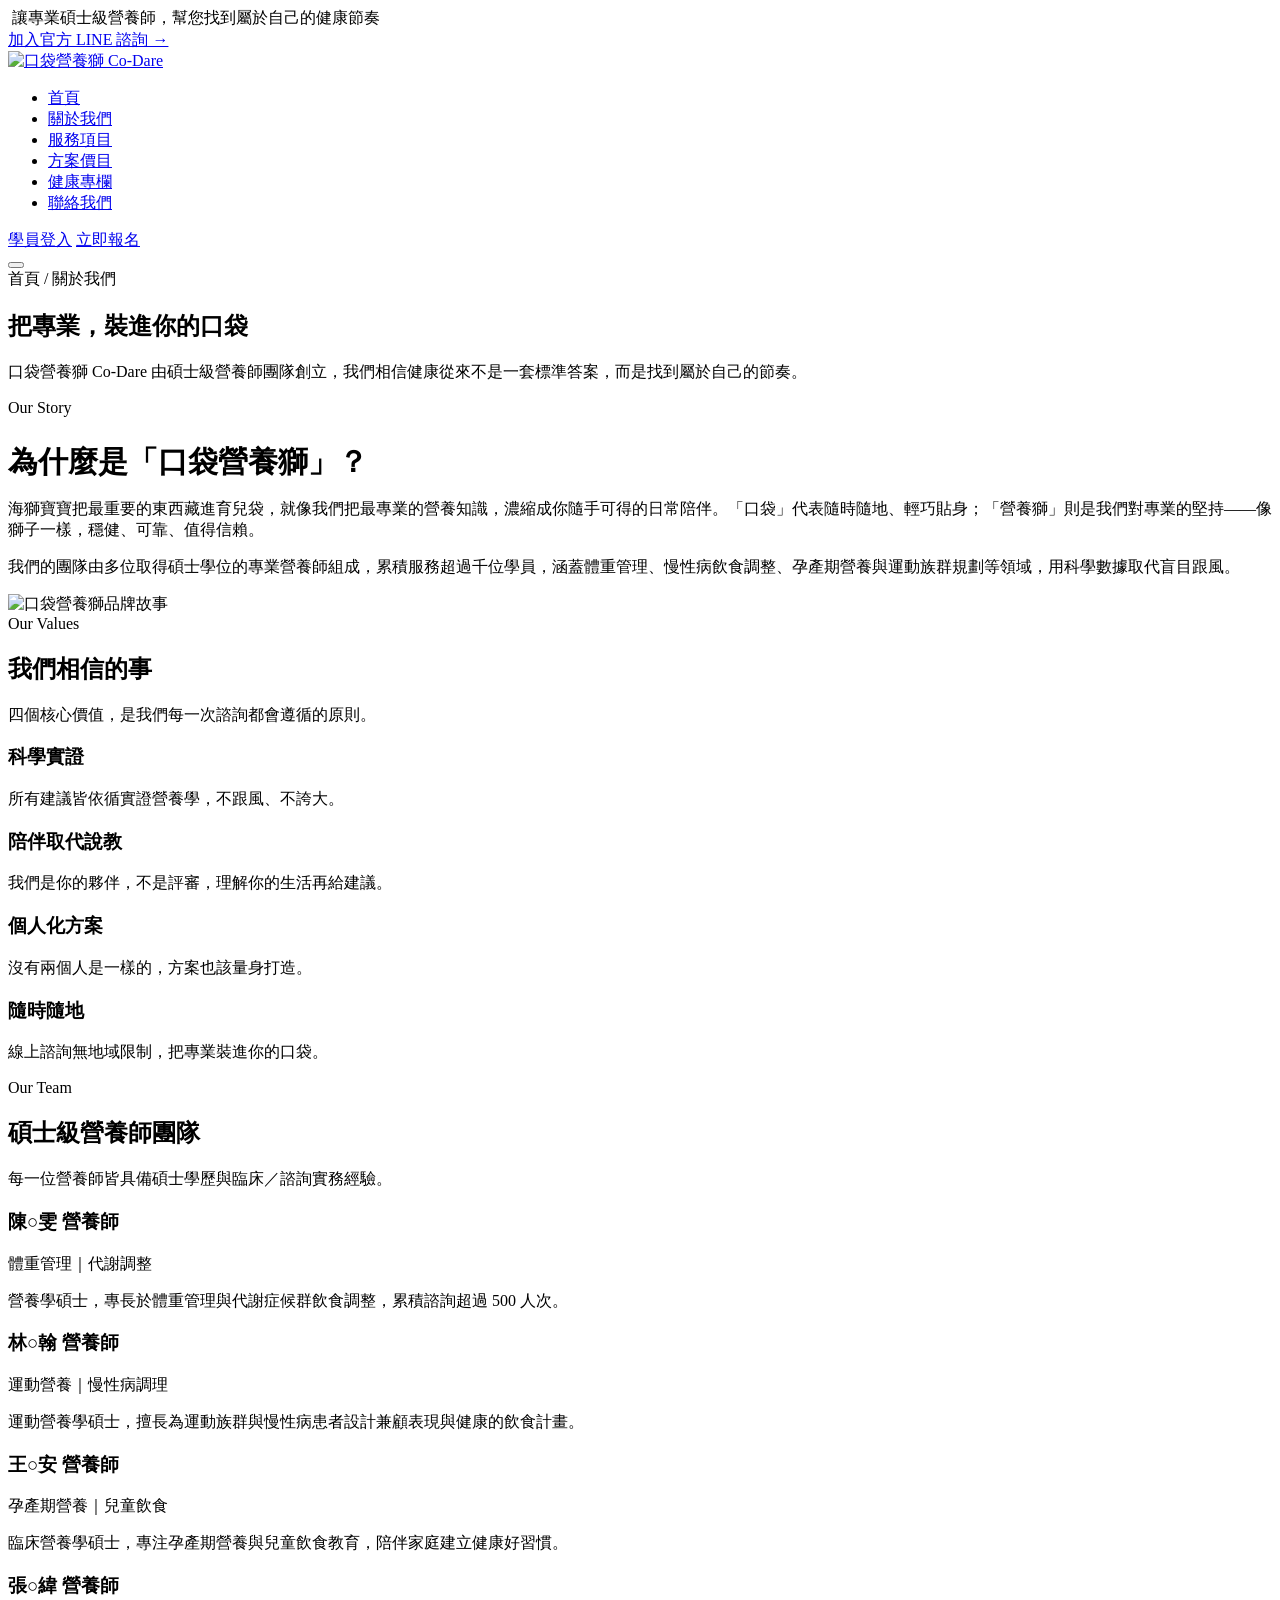
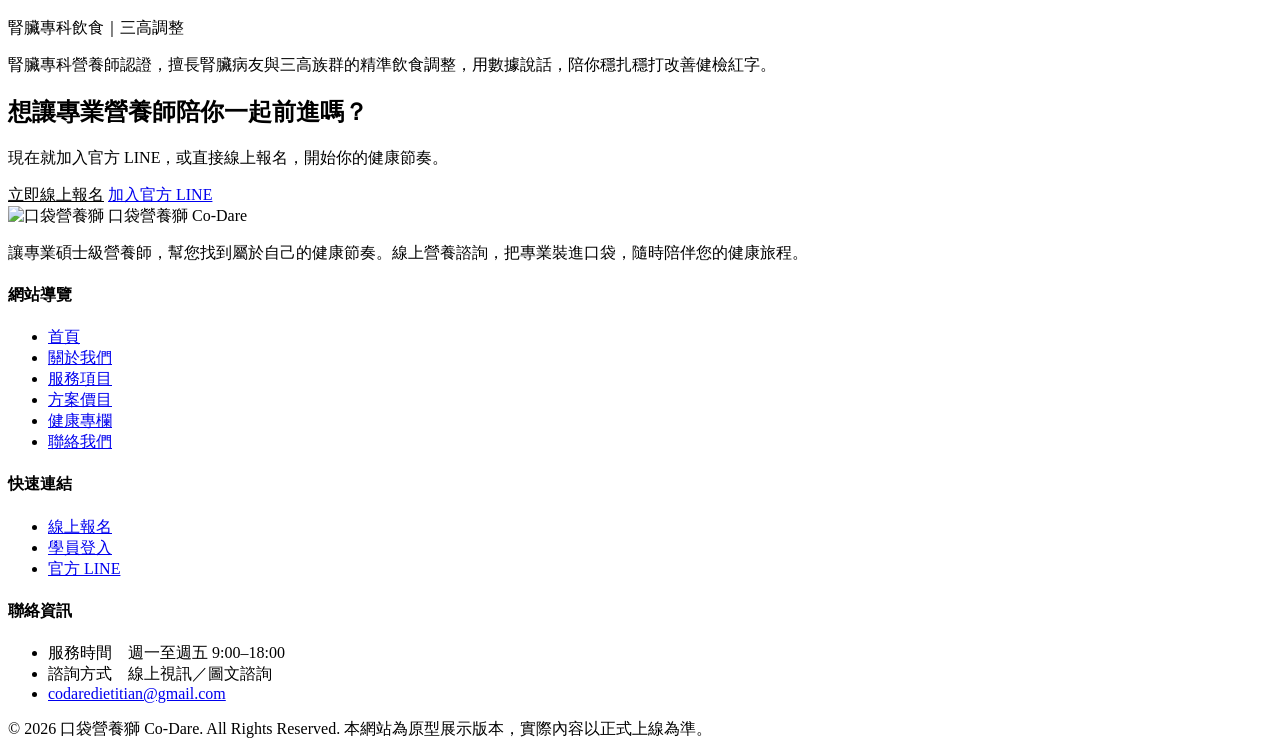
==== about.html @ 2b4a9755 "Add files via upload" ====
<!DOCTYPE html>
<html lang="zh-Hant">
<head>
<meta charset="UTF-8">
<meta name="viewport" content="width=device-width, initial-scale=1">
<title>關於我們｜口袋營養獅 Co-Dare</title>
<meta name="description" content="認識口袋營養獅團隊理念、碩士級營養師陣容與品牌故事。">
<link rel="canonical" href="https://YOUR-DOMAIN.com/about.html">
<meta property="og:type" content="website">
<meta property="og:title" content="關於我們｜口袋營養獅 Co-Dare">
<meta property="og:description" content="認識口袋營養獅團隊理念、碩士級營養師陣容與品牌故事。">
<meta property="og:url" content="https://YOUR-DOMAIN.com/about.html">
<meta property="og:image" content="https://YOUR-DOMAIN.com/assets/logo.png">
<meta property="og:site_name" content="口袋營養獅 Co-Dare">
<meta name="twitter:card" content="summary_large_image">
<meta name="twitter:title" content="關於我們｜口袋營養獅 Co-Dare">
<meta name="twitter:description" content="認識口袋營養獅團隊理念、碩士級營養師陣容與品牌故事。">
<meta name="twitter:image" content="https://YOUR-DOMAIN.com/assets/logo.png">
<link rel="icon" href="assets/logo.png">
<link rel="stylesheet" href="assets/style.css">
</head>
<body>

<div class="topbar">
  <div class="container">
    <span><span class="icon icon-sm" data-icon="leaf" style="vertical-align:-3px;margin-right:4px;"></span>讓專業碩士級營養師，幫您找到屬於自己的健康節奏</span>
    <div><a href="https://lin.ee/7PNqB3Y" target="_blank" rel="noopener">加入官方 LINE 諮詢 →</a></div>
  </div>
</div>

<header class="site-header">
  <div class="container nav-wrap">
    <a href="index.html" class="brand"><img src="assets/logo.png" alt="口袋營養獅 Co-Dare"></a>
    <nav class="main-nav">
      <ul>
        <li><a href="index.html">首頁</a></li>
        <li><a href="about.html" class="active">關於我們</a></li>
        <li><a href="services.html">服務項目</a></li>
        <li><a href="pricing.html">方案價目</a></li>
        <li><a href="articles.html">健康專欄</a></li>
        <li><a href="contact.html">聯絡我們</a></li>
      </ul>
    </nav>
    <div class="header-cta">
      <a href="https://codare2026.github.io/codare-client/" target="_blank" rel="noopener" class="btn btn-outline btn-sm"><span>學員登入</span></a>
      <a href="https://codare2026.github.io/codare-signup/" target="_blank" rel="noopener" class="btn btn-primary btn-sm"><span>立即報名</span></a>
    </div>
    <button class="menu-toggle" aria-label="開啟選單"><span class="icon" data-icon="menu"></span></button>
  </div>
</header>

<section class="page-hero">
  <div class="container">
    <span class="crumbs">首頁 / 關於我們</span>
    <h1>把專業，裝進你的口袋</h1>
    <p>口袋營養獅 Co-Dare 由碩士級營養師團隊創立，我們相信健康從來不是一套標準答案，而是找到屬於自己的節奏。</p>
  </div>
</section>

<section>
  <div class="container split">
    <div>
      <span class="section-tag">Our Story</span>
      <h2 style="font-size:30px;font-weight:900;color:var(--teal-deep);margin-bottom:16px;">為什麼是「口袋營養獅」？</h2>
      <p style="color:var(--text-soft);margin-bottom:16px;">海獅寶寶把最重要的東西藏進育兒袋，就像我們把最專業的營養知識，濃縮成你隨手可得的日常陪伴。「口袋」代表隨時隨地、輕巧貼身；「營養獅」則是我們對專業的堅持——像獅子一樣，穩健、可靠、值得信賴。</p>
      <p style="color:var(--text-soft);">我們的團隊由多位取得碩士學位的專業營養師組成，累積服務超過千位學員，涵蓋體重管理、慢性病飲食調整、孕產期營養與運動族群規劃等領域，用科學數據取代盲目跟風。</p>
    </div>
    <div class="hero-visual float-slow">
      <img src="assets/logo.png" alt="口袋營養獅品牌故事">
    </div>
  </div>
</section>

<section class="bg-mint">
  <div class="container">
    <div class="section-head">
      <span class="section-tag">Our Values</span>
      <h2>我們相信的事</h2>
      <p>四個核心價值，是我們每一次諮詢都會遵循的原則。</p>
    </div>
    <div class="value-grid">
      <div class="value-card tone-1">
        <span class="icon" data-icon="microscope"></span>
        <h3>科學實證</h3>
        <p>所有建議皆依循實證營養學，不跟風、不誇大。</p>
      </div>
      <div class="value-card tone-2">
        <span class="icon" data-icon="users"></span>
        <h3>陪伴取代說教</h3>
        <p>我們是你的夥伴，不是評審，理解你的生活再給建議。</p>
      </div>
      <div class="value-card tone-3">
        <span class="icon" data-icon="target"></span>
        <h3>個人化方案</h3>
        <p>沒有兩個人是一樣的，方案也該量身打造。</p>
      </div>
      <div class="value-card tone-4">
        <span class="icon" data-icon="phone"></span>
        <h3>隨時隨地</h3>
        <p>線上諮詢無地域限制，把專業裝進你的口袋。</p>
      </div>
    </div>
  </div>
</section>

<section>
  <div class="container">
    <div class="section-head">
      <span class="section-tag">Our Team</span>
      <h2>碩士級營養師團隊</h2>
      <p>每一位營養師皆具備碩士學歷與臨床／諮詢實務經驗。</p>
    </div>
    <div class="team-grid">
      <div class="team-card">
        <div class="team-avatar"><span class="icon icon-lg" data-icon="user"></span></div>
        <h3>陳○雯 營養師</h3>
        <span class="team-role">體重管理｜代謝調整</span>
        <p>營養學碩士，專長於體重管理與代謝症候群飲食調整，累積諮詢超過 500 人次。</p>
      </div>
      <div class="team-card">
        <div class="team-avatar"><span class="icon icon-lg" data-icon="user"></span></div>
        <h3>林○翰 營養師</h3>
        <span class="team-role">運動營養｜慢性病調理</span>
        <p>運動營養學碩士，擅長為運動族群與慢性病患者設計兼顧表現與健康的飲食計畫。</p>
      </div>
      <div class="team-card">
        <div class="team-avatar"><span class="icon icon-lg" data-icon="user"></span></div>
        <h3>王○安 營養師</h3>
        <span class="team-role">孕產期營養｜兒童飲食</span>
        <p>臨床營養學碩士，專注孕產期營養與兒童飲食教育，陪伴家庭建立健康好習慣。</p>
      </div>
      <div class="team-card">
        <div class="team-avatar"><span class="icon icon-lg" data-icon="user"></span></div>
        <h3>張○緯 營養師</h3>
        <span class="team-role">腎臟專科飲食｜三高調整</span>
        <p>腎臟專科營養師認證，擅長腎臟病友與三高族群的精準飲食調整，用數據說話，陪你穩扎穩打改善健檢紅字。</p>
      </div>
    </div>
  </div>
</section>

<div class="cta-band">
  <h2>想讓專業營養師陪你一起前進嗎？</h2>
  <p>現在就加入官方 LINE，或直接線上報名，開始你的健康節奏。</p>
  <div class="hero-cta">
    <a href="https://codare2026.github.io/codare-signup/" target="_blank" rel="noopener" class="btn" style="background:#fff;color:var(--teal-dark);">立即線上報名</a>
    <a href="https://lin.ee/7PNqB3Y" target="_blank" rel="noopener" class="btn btn-outline">加入官方 LINE</a>
  </div>
</div>

<footer class="site-footer">
  <div class="container">
    <div class="footer-grid">
      <div>
        <div class="footer-brand">
          <span class="logo-chip"><img src="assets/logo.png" alt="口袋營養獅"></span>
          <span>口袋營養獅 Co-Dare</span>
        </div>
        <p>讓專業碩士級營養師，幫您找到屬於自己的健康節奏。線上營養諮詢，把專業裝進口袋，隨時陪伴您的健康旅程。</p>
        <div class="social-row">
          <a href="https://lin.ee/7PNqB3Y" target="_blank" rel="noopener" title="LINE"><span class="icon icon-sm" data-icon="chat"></span></a>
        </div>
      </div>
      <div>
        <h4>網站導覽</h4>
        <ul>
          <li><a href="index.html">首頁</a></li>
          <li><a href="about.html">關於我們</a></li>
          <li><a href="services.html">服務項目</a></li>
          <li><a href="pricing.html">方案價目</a></li>
          <li><a href="articles.html">健康專欄</a></li>
          <li><a href="contact.html">聯絡我們</a></li>
        </ul>
      </div>
      <div>
        <h4>快速連結</h4>
        <ul>
          <li><a href="https://codare2026.github.io/codare-signup/" target="_blank" rel="noopener">線上報名</a></li>
          <li><a href="https://codare2026.github.io/codare-client/" target="_blank" rel="noopener">學員登入</a></li>
          <li><a href="https://lin.ee/7PNqB3Y" target="_blank" rel="noopener">官方 LINE</a></li>
        </ul>
      </div>
      <div>
        <h4>聯絡資訊</h4>
        <ul>
          <li>服務時間　週一至週五 9:00–18:00</li>
          <li>諮詢方式　線上視訊／圖文諮詢</li>
          <li><a href="mailto:codaredietitian@gmail.com">codaredietitian@gmail.com</a></li>
        </ul>
      </div>
    </div>
    <div class="footer-bottom">
      <span>© 2026 口袋營養獅 Co-Dare. All Rights Reserved.</span>
      <span>本網站為原型展示版本，實際內容以正式上線為準。</span>
    </div>
  </div>
</footer><script src="assets/icons.js"></script>
<script src="assets/script.js"></script>
</body>
</html>
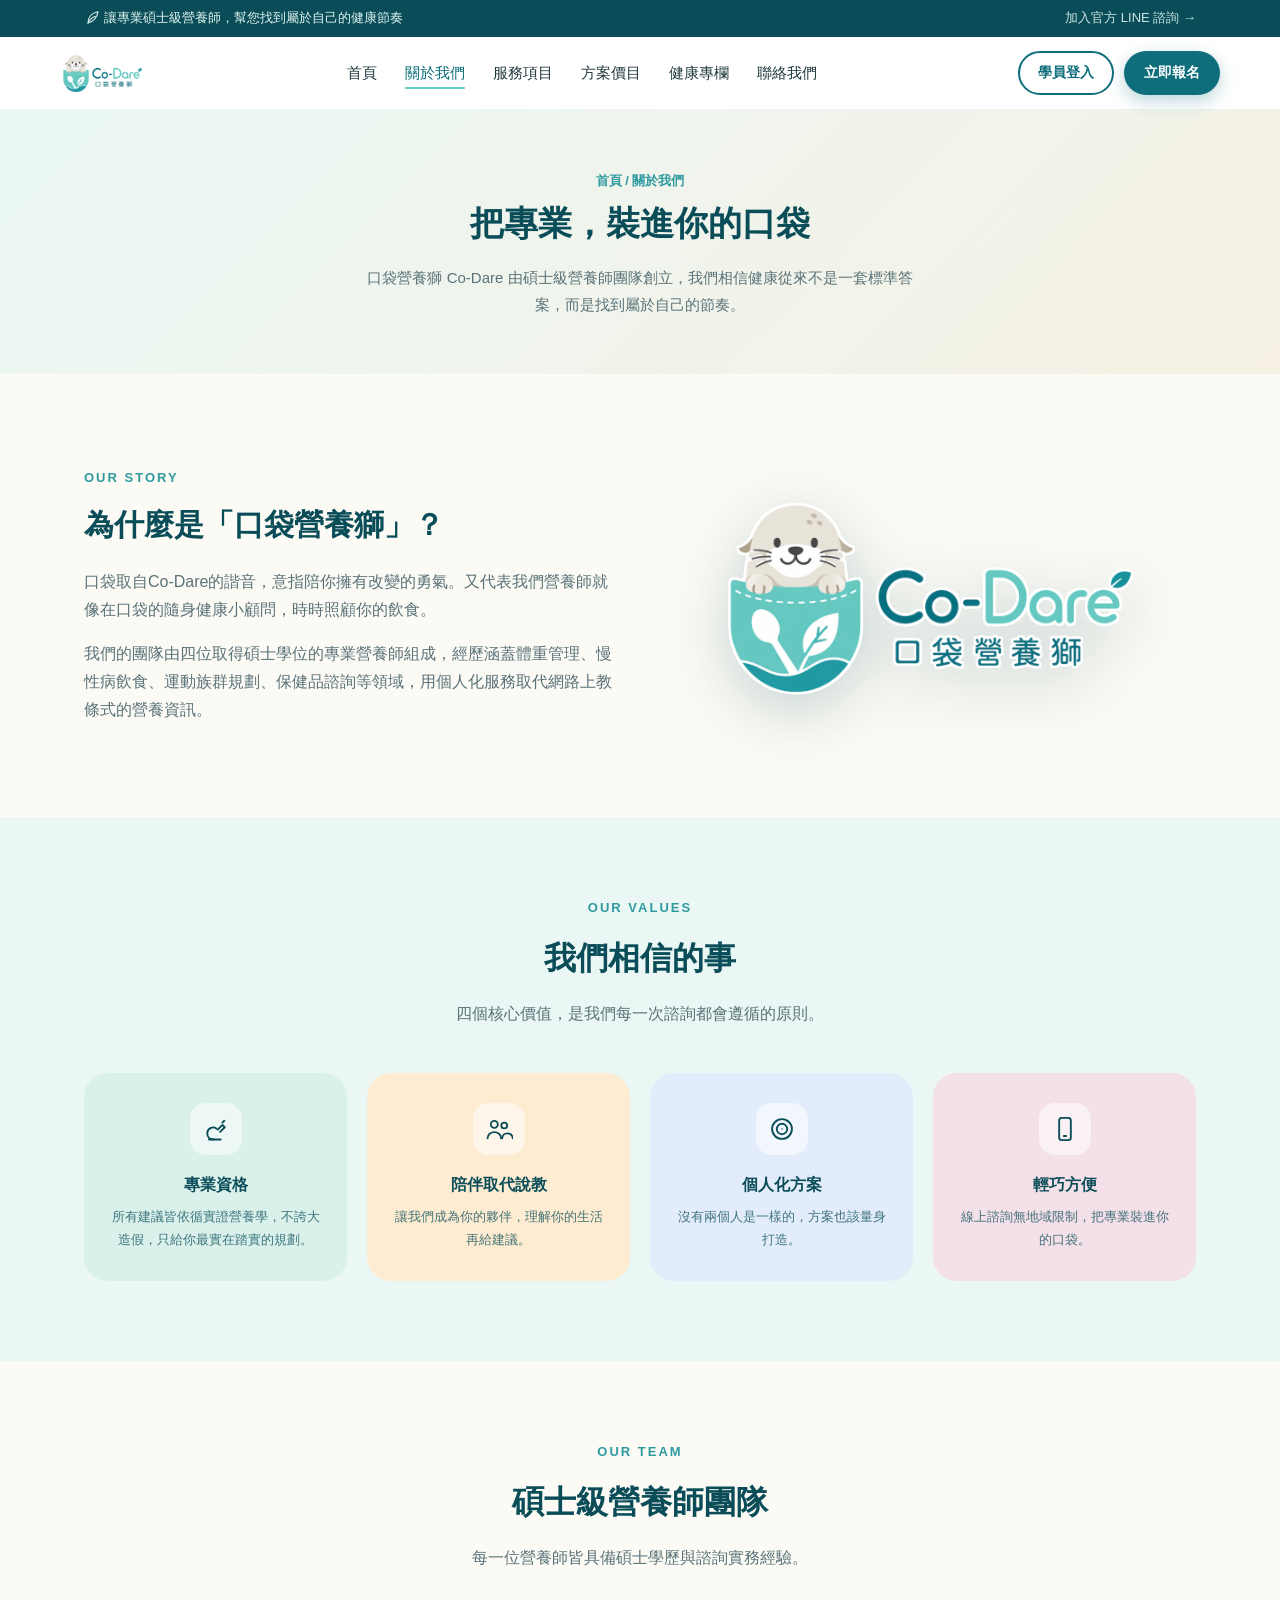
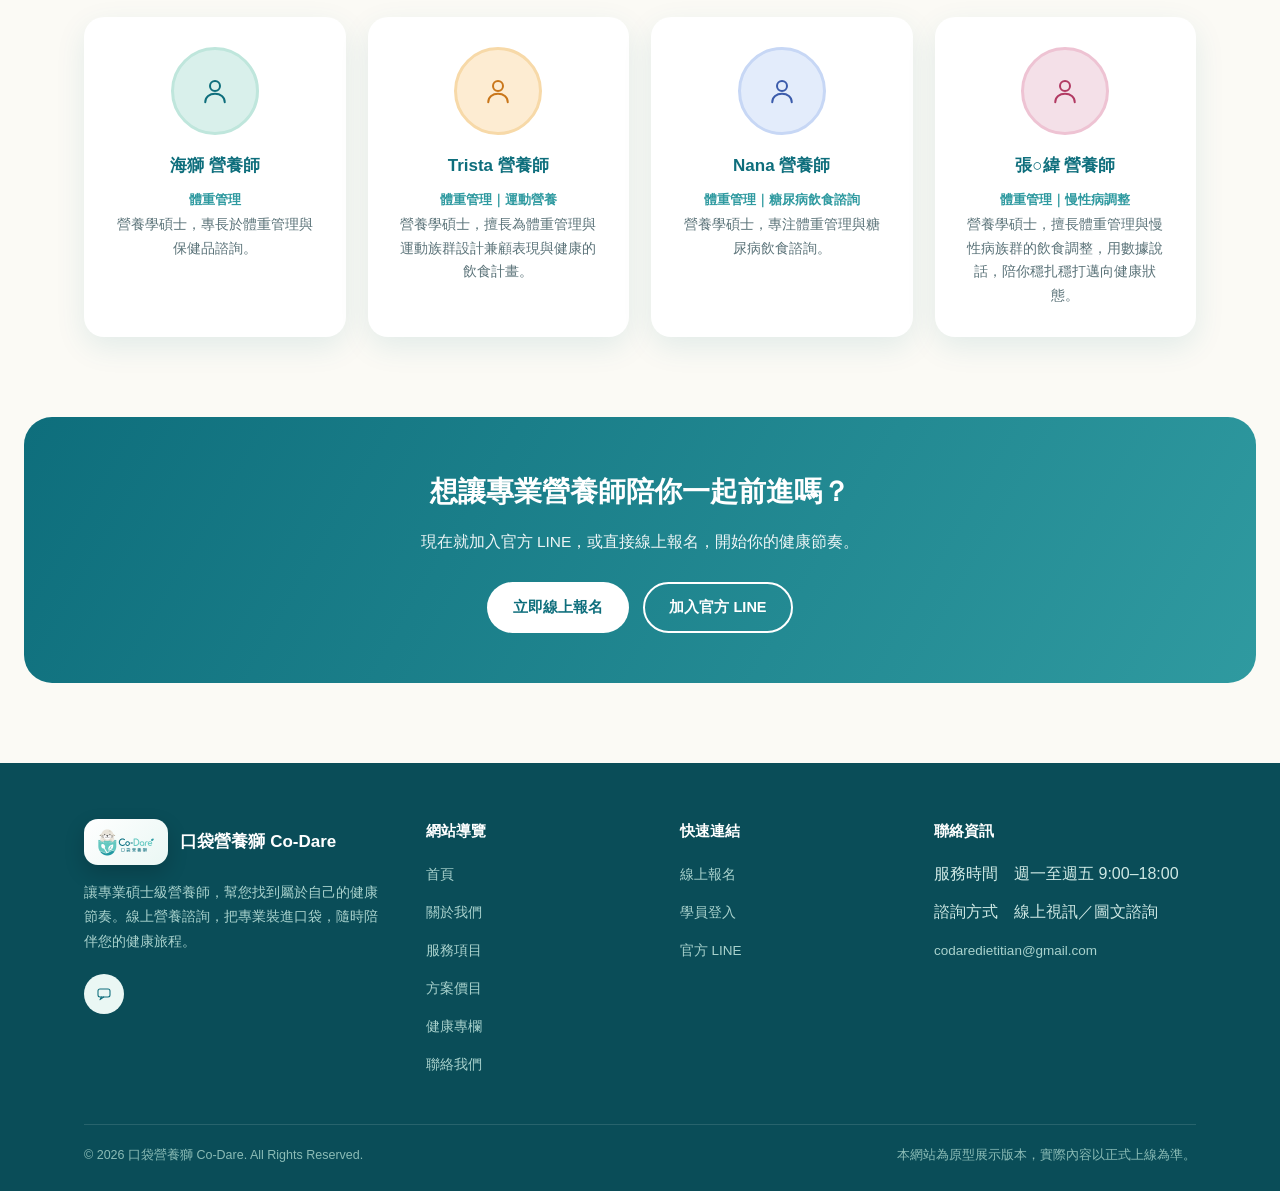
==== commit 9977d60e: "Update content and structure in about.html" ====
--- a/about.html
+++ b/about.html
@@ -62,8 +62,8 @@
     <div>
       <span class="section-tag">Our Story</span>
       <h2 style="font-size:30px;font-weight:900;color:var(--teal-deep);margin-bottom:16px;">為什麼是「口袋營養獅」？</h2>
-      <p style="color:var(--text-soft);margin-bottom:16px;">海獅寶寶把最重要的東西藏進育兒袋，就像我們把最專業的營養知識，濃縮成你隨手可得的日常陪伴。「口袋」代表隨時隨地、輕巧貼身；「營養獅」則是我們對專業的堅持——像獅子一樣，穩健、可靠、值得信賴。</p>
-      <p style="color:var(--text-soft);">我們的團隊由多位取得碩士學位的專業營養師組成，累積服務超過千位學員，涵蓋體重管理、慢性病飲食調整、孕產期營養與運動族群規劃等領域，用科學數據取代盲目跟風。</p>
+      <p style="color:var(--text-soft);margin-bottom:16px;">口袋取自Co-Dare的諧音，意指陪你擁有改變的勇氣。又代表我們營養師就像在口袋的隨身健康小顧問，時時照顧你的飲食。</p>
+      <p style="color:var(--text-soft);">我們的團隊由四位取得碩士學位的專業營養師組成，經歷涵蓋體重管理、慢性病飲食、運動族群規劃、保健品諮詢等領域，用個人化服務取代網路上教條式的營養資訊。</p>
     </div>
     <div class="hero-visual float-slow">
       <img src="assets/logo.png" alt="口袋營養獅品牌故事">
@@ -81,13 +81,13 @@
     <div class="value-grid">
       <div class="value-card tone-1">
         <span class="icon" data-icon="microscope"></span>
-        <h3>科學實證</h3>
-        <p>所有建議皆依循實證營養學，不跟風、不誇大。</p>
+        <h3>專業資格</h3>
+        <p>所有建議皆依循實證營養學，不誇大造假，只給你最實在踏實的規劃。</p>
       </div>
       <div class="value-card tone-2">
         <span class="icon" data-icon="users"></span>
         <h3>陪伴取代說教</h3>
-        <p>我們是你的夥伴，不是評審，理解你的生活再給建議。</p>
+        <p>讓我們成為你的夥伴，理解你的生活再給建議。</p>
       </div>
       <div class="value-card tone-3">
         <span class="icon" data-icon="target"></span>
@@ -96,7 +96,7 @@
       </div>
       <div class="value-card tone-4">
         <span class="icon" data-icon="phone"></span>
-        <h3>隨時隨地</h3>
+        <h3>輕巧方便</h3>
         <p>線上諮詢無地域限制，把專業裝進你的口袋。</p>
       </div>
     </div>
@@ -108,32 +108,32 @@
     <div class="section-head">
       <span class="section-tag">Our Team</span>
       <h2>碩士級營養師團隊</h2>
-      <p>每一位營養師皆具備碩士學歷與臨床／諮詢實務經驗。</p>
+      <p>每一位營養師皆具備碩士學歷與諮詢實務經驗。</p>
     </div>
     <div class="team-grid">
       <div class="team-card">
         <div class="team-avatar"><span class="icon icon-lg" data-icon="user"></span></div>
-        <h3>陳○雯 營養師</h3>
-        <span class="team-role">體重管理｜代謝調整</span>
-        <p>營養學碩士，專長於體重管理與代謝症候群飲食調整，累積諮詢超過 500 人次。</p>
-      </div>
-      <div class="team-card">
-        <div class="team-avatar"><span class="icon icon-lg" data-icon="user"></span></div>
-        <h3>林○翰 營養師</h3>
-        <span class="team-role">運動營養｜慢性病調理</span>
-        <p>運動營養學碩士，擅長為運動族群與慢性病患者設計兼顧表現與健康的飲食計畫。</p>
-      </div>
-      <div class="team-card">
-        <div class="team-avatar"><span class="icon icon-lg" data-icon="user"></span></div>
-        <h3>王○安 營養師</h3>
-        <span class="team-role">孕產期營養｜兒童飲食</span>
-        <p>臨床營養學碩士，專注孕產期營養與兒童飲食教育，陪伴家庭建立健康好習慣。</p>
+        <h3>海獅 營養師</h3>
+        <span class="team-role">體重管理</span>
+        <p>營養學碩士，專長於體重管理與保健品諮詢。</p>
+      </div>
+      <div class="team-card">
+        <div class="team-avatar"><span class="icon icon-lg" data-icon="user"></span></div>
+        <h3>Trista 營養師</h3>
+        <span class="team-role">體重管理｜運動營養</span>
+        <p>營養學碩士，擅長為體重管理與運動族群設計兼顧表現與健康的飲食計畫。</p>
+      </div>
+      <div class="team-card">
+        <div class="team-avatar"><span class="icon icon-lg" data-icon="user"></span></div>
+        <h3>Nana 營養師</h3>
+        <span class="team-role">體重管理｜糖尿病飲食諮詢</span>
+        <p>營養學碩士，專注體重管理與糖尿病飲食諮詢。</p>
       </div>
       <div class="team-card">
         <div class="team-avatar"><span class="icon icon-lg" data-icon="user"></span></div>
         <h3>張○緯 營養師</h3>
-        <span class="team-role">腎臟專科飲食｜三高調整</span>
-        <p>腎臟專科營養師認證，擅長腎臟病友與三高族群的精準飲食調整，用數據說話，陪你穩扎穩打改善健檢紅字。</p>
+        <span class="team-role">體重管理｜慢性病調整</span>
+        <p>營養學碩士，擅長體重管理與慢性病族群的飲食調整，用數據說話，陪你穩扎穩打邁向健康狀態。</p>
       </div>
     </div>
   </div>
--- a/assets/style.css
+++ b/assets/style.css
@@ -0,0 +1,446 @@
+/* ===== 口袋營養獅 Co-Dare — 品牌樣式表 ===== */
+@import url('https://fonts.googleapis.com/css2?family=Huninn:wght@400;700&family=Baloo+2:wght@500;700;800&display=swap');
+
+:root{
+  --teal-dark:#0e6e7c;
+  --teal-deep:#0a4d58;
+  --teal-mid:#2f9aa0;
+  --teal-light:#5ecdc4;
+  --mint:#eaf7f4;
+  --cream:#e9dcc3;
+  --cream-dark:#cdb98f;
+  --bg:#fbfaf5;
+  --text:#20393d;
+  --text-soft:#5a7278;
+  --white:#ffffff;
+  --shadow:0 10px 30px rgba(14,110,124,0.10);
+  --radius:20px;
+}
+
+*{box-sizing:border-box;margin:0;padding:0;}
+html{scroll-behavior:smooth;}
+body{
+  font-family:'Huninn','Baloo 2',-apple-system,BlinkMacSystemFont,sans-serif;
+  color:var(--text);
+  background:var(--bg);
+  line-height:1.75;
+  -webkit-font-smoothing:antialiased;
+  overflow-x:hidden;
+}
+h1,h2,h3,h4,.btn,nav.main-nav a,.brand{font-family:'Huninn','Baloo 2',sans-serif;}
+
+/* ---- floating / decorative blobs ---- */
+@keyframes floatY{
+  0%,100%{transform:translateY(0) rotate(0deg);}
+  50%{transform:translateY(-16px) rotate(-2deg);}
+}
+@keyframes floatY2{
+  0%,100%{transform:translateY(0) rotate(0deg);}
+  50%{transform:translateY(14px) rotate(2deg);}
+}
+@keyframes blobPulse{
+  0%,100%{transform:scale(1) translate(0,0);}
+  50%{transform:scale(1.08) translate(10px,-10px);}
+}
+.float-slow{animation:floatY 6s ease-in-out infinite;}
+.float-slow2{animation:floatY2 7s ease-in-out infinite;}
+.deco-blob{
+  position:absolute;border-radius:50%;filter:blur(2px);pointer-events:none;z-index:0;
+  opacity:.7;animation:blobPulse 9s ease-in-out infinite;
+}
+.deco-leaf{position:absolute;pointer-events:none;opacity:.5;z-index:1;color:var(--teal-mid);width:34px;height:34px;}
+.deco-leaf svg{width:100%;height:100%;}
+
+/* ---- icon system (取代 emoji) ---- */
+.icon{display:inline-flex;align-items:center;justify-content:center;width:20px;height:20px;flex-shrink:0;color:currentColor;}
+.icon svg{width:100%;height:100%;}
+.icon-sm{width:16px;height:16px;}
+.icon-lg{width:30px;height:30px;}
+.icon-xl{width:40px;height:40px;}
+a{text-decoration:none;color:inherit;}
+img{max-width:100%;display:block;}
+ul{list-style:none;}
+.container{max-width:1160px;margin:0 auto;padding:0 24px;}
+
+/* ---- Top utility bar ---- */
+.topbar{
+  background:var(--teal-deep);
+  color:#dff4f1;
+  font-size:13px;
+  padding:7px 0;
+}
+.topbar .container{display:flex;justify-content:space-between;align-items:center;flex-wrap:wrap;gap:6px;}
+.topbar a{opacity:.9;}
+.topbar a:hover{opacity:1;text-decoration:underline;}
+
+/* ---- Header ---- */
+header.site-header{
+  position:sticky;top:0;z-index:100;
+  background:rgba(255,255,255,0.92);
+  backdrop-filter:blur(10px);
+  border-bottom:1px solid rgba(14,110,124,0.08);
+}
+.nav-wrap{display:flex;align-items:center;justify-content:space-between;padding:12px 0;}
+.brand{display:flex;align-items:center;gap:10px;font-weight:900;font-size:20px;color:var(--teal-dark);}
+.brand img{height:48px;width:auto;}
+.brand small{display:block;font-size:12px;font-weight:500;color:var(--text-soft);}
+nav.main-nav ul{display:flex;gap:28px;align-items:center;}
+nav.main-nav a{
+  font-size:15px;font-weight:500;color:var(--text);position:relative;padding:6px 0;
+  transition:color .2s;
+}
+nav.main-nav a:hover,nav.main-nav a.active{color:var(--teal-dark);}
+nav.main-nav a.active::after{
+  content:"";position:absolute;left:0;bottom:-2px;width:100%;height:2px;background:var(--teal-light);border-radius:2px;
+}
+.header-cta{display:flex;gap:10px;align-items:center;}
+.menu-toggle{display:none;background:none;border:none;font-size:26px;color:var(--teal-dark);cursor:pointer;}
+
+/* ---- Buttons ---- */
+.btn{
+  display:inline-flex;align-items:center;gap:6px;
+  padding:11px 24px;border-radius:999px;font-weight:700;font-size:14.5px;
+  transition:all .25s ease;cursor:pointer;border:2px solid transparent;white-space:nowrap;
+}
+.btn-primary{background:var(--teal-dark);color:#fff;box-shadow:0 6px 18px rgba(14,110,124,0.28);}
+.btn-primary:hover{background:var(--teal-deep);transform:translateY(-2px);}
+.btn-outline{border-color:var(--teal-dark);color:var(--teal-dark);background:#fff;}
+.btn-outline:hover{background:var(--teal-dark);color:#fff;}
+.btn-line{background:#06C755;color:#fff;box-shadow:0 6px 18px rgba(6,199,85,0.3);}
+.btn-line:hover{background:#05a746;transform:translateY(-2px);}
+.btn-sm{padding:8px 18px;font-size:13.5px;}
+
+/* ---- Hero ---- */
+.hero{
+  position:relative;overflow:hidden;
+  background:linear-gradient(135deg,var(--mint) 0%,#f6f1e4 60%,var(--mint) 100%);
+  padding:70px 0 90px;
+}
+.hero::before{
+  content:"";position:absolute;right:-120px;top:-120px;width:420px;height:420px;
+  background:radial-gradient(circle,rgba(94,205,196,0.25),transparent 70%);border-radius:50%;
+}
+.hero-grid{display:grid;grid-template-columns:1.1fr 0.9fr;gap:50px;align-items:center;position:relative;z-index:2;}
+.hero-eyebrow{
+  display:inline-flex;align-items:center;gap:8px;background:#fff;border:1px solid var(--cream-dark);
+  padding:6px 16px;border-radius:999px;font-size:13px;font-weight:700;color:var(--teal-dark);margin-bottom:20px;
+}
+.hero h1{font-size:42px;font-weight:900;line-height:1.4;color:var(--teal-deep);margin-bottom:18px;}
+.hero h1 span{color:var(--teal-light);}
+.hero p.lead{font-size:17px;color:var(--text-soft);margin-bottom:30px;max-width:480px;}
+.hero-cta{display:flex;gap:14px;flex-wrap:wrap;}
+.hero-visual{
+  position:relative;text-align:center;padding:20px;
+}
+.hero-visual img{
+  position:relative;z-index:1;max-width:88%;margin:0 auto;
+  filter:
+    drop-shadow(0 0 0 #fff)
+    drop-shadow(0 2px 0 #fff) drop-shadow(0 -2px 0 #fff)
+    drop-shadow(2px 0 0 #fff) drop-shadow(-2px 0 0 #fff)
+    drop-shadow(0 16px 30px rgba(10,77,88,0.22));
+}
+.hero-visual.float-slow{animation:floatY 6s ease-in-out infinite;}
+.hero-visual.float-slow2{animation:floatY2 7s ease-in-out infinite;}
+
+/* quick menu strip */
+.quick-strip{margin-top:-46px;position:relative;z-index:3;}
+.quick-cards{display:grid;grid-template-columns:repeat(3,1fr);gap:20px;}
+.quick-card{
+  background:#fff;border-radius:22px;box-shadow:0 16px 40px rgba(14,110,124,0.14);padding:24px;
+  display:flex;gap:16px;align-items:center;transition:transform .3s,box-shadow .3s;border:1px solid rgba(14,110,124,.06);
+}
+.quick-card:hover{transform:translateY(-8px) scale(1.02);box-shadow:0 22px 48px rgba(14,110,124,0.22);}
+.quick-icon{
+  width:52px;height:52px;border-radius:14px;background:var(--mint);display:flex;align-items:center;justify-content:center;
+  flex-shrink:0;color:var(--teal-dark);
+}
+.quick-icon .icon{width:26px;height:26px;}
+.quick-card h3{font-size:16px;color:var(--teal-dark);margin-bottom:4px;}
+.quick-card p{font-size:13px;color:var(--text-soft);}
+
+/* ---- Section generic ---- */
+section{padding:80px 0;}
+.section-head{text-align:center;max-width:640px;margin:0 auto 46px;}
+.section-tag{color:var(--teal-mid);font-weight:800;font-size:13px;letter-spacing:2px;text-transform:uppercase;margin-bottom:10px;display:block;}
+.section-head h2{font-size:32px;font-weight:900;color:var(--teal-deep);margin-bottom:14px;}
+.section-head p{color:var(--text-soft);font-size:15.5px;}
+
+.bg-mint{background:var(--mint);}
+.bg-cream{background:#fbf6ea;}
+
+/* ---- Services grid ---- */
+.services-grid{display:grid;grid-template-columns:repeat(3,1fr);gap:26px;}
+.service-card{
+  background:#fff;border-radius:26px;padding:32px 26px;box-shadow:0 14px 36px rgba(14,110,124,0.1);
+  transition:transform .3s,box-shadow .3s;border-top:4px solid var(--teal-light);
+}
+.service-card:hover{transform:translateY(-10px) rotate(-0.5deg);box-shadow:0 22px 48px rgba(14,110,124,0.2);}
+.service-card .icon{
+  width:52px;height:52px;margin-bottom:16px;color:var(--teal-dark);background:var(--mint);border-radius:14px;padding:12px;
+}
+.service-card h3{font-size:19px;color:var(--teal-dark);margin-bottom:10px;font-weight:800;}
+.service-card p{font-size:14.5px;color:var(--text-soft);}
+
+/* ---- Articles ---- */
+.articles-grid{display:grid;grid-template-columns:repeat(4,1fr);gap:22px;}
+.article-card{background:#fff;border-radius:16px;overflow:hidden;box-shadow:var(--shadow);transition:transform .25s;}
+.article-card:hover{transform:translateY(-6px);}
+.article-thumb{height:130px;background:linear-gradient(135deg,var(--teal-light),var(--teal-dark));display:flex;align-items:center;justify-content:center;color:#fff;}
+.article-body{padding:18px;}
+.article-tag{font-size:11.5px;font-weight:700;color:var(--teal-mid);text-transform:uppercase;letter-spacing:1px;}
+.article-body h3{font-size:15px;margin:8px 0 6px;color:var(--text);line-height:1.5;}
+.article-date{font-size:12px;color:#9aa8ab;}
+
+/* ---- Team ---- */
+.team-grid{display:grid;grid-template-columns:repeat(4,1fr);gap:22px;}
+.team-card{background:#fff;border-radius:var(--radius);padding:30px;text-align:center;box-shadow:var(--shadow);}
+.team-avatar{
+  width:88px;height:88px;border-radius:50%;background:var(--mint);margin:0 auto 16px;
+  display:flex;align-items:center;justify-content:center;color:var(--teal-dark);border:3px solid var(--cream);
+}
+.team-card h3{color:var(--teal-dark);font-size:17px;margin-bottom:4px;}
+.team-role{font-size:13px;color:var(--teal-mid);font-weight:700;margin-bottom:12px;}
+.team-card p{font-size:13.5px;color:var(--text-soft);}
+
+/* ---- Steps ---- */
+.steps{display:grid;grid-template-columns:repeat(4,1fr);gap:20px;counter-reset:step;}
+.step{position:relative;background:#fff;border-radius:16px;padding:28px 22px;box-shadow:var(--shadow);}
+.step-num{
+  width:36px;height:36px;border-radius:50%;background:var(--teal-dark);color:#fff;font-weight:800;
+  display:flex;align-items:center;justify-content:center;margin-bottom:14px;font-size:15px;
+}
+.step h3{font-size:15.5px;color:var(--teal-dark);margin-bottom:8px;}
+.step p{font-size:13px;color:var(--text-soft);}
+
+/* ---- CTA band ---- */
+.cta-band{
+  background:linear-gradient(120deg,var(--teal-dark),var(--teal-mid));
+  border-radius:28px;padding:50px 40px;text-align:center;color:#fff;
+  margin:0 24px;
+}
+.cta-band h2{font-size:28px;font-weight:900;margin-bottom:12px;}
+.cta-band p{opacity:.92;margin-bottom:26px;font-size:15.5px;}
+.cta-band .hero-cta{justify-content:center;}
+.cta-band .btn-outline{border-color:#fff;color:#fff;background:transparent;}
+.cta-band .btn-outline:hover{background:#fff;color:var(--teal-dark);}
+
+/* ---- About page blocks ---- */
+.about-hero{background:var(--mint);padding:60px 0;}
+.split{display:grid;grid-template-columns:1fr 1fr;gap:50px;align-items:center;}
+.value-grid{display:grid;grid-template-columns:repeat(4,1fr);gap:20px;}
+.value-card{
+  text-align:center;padding:30px 22px;border-radius:24px;transition:transform .3s,box-shadow .3s;
+}
+.value-card:hover{transform:translateY(-6px);}
+.value-card .icon{
+  width:52px;height:52px;margin:0 auto 16px;border-radius:16px;background:rgba(255,255,255,0.55);
+  padding:12px;color:var(--teal-deep);
+}
+.value-card h3{font-size:15.5px;color:var(--teal-deep);margin-bottom:8px;font-weight:800;}
+.value-card p{font-size:13px;color:var(--teal-deep);opacity:.75;}
+/* ---- 活潑色塊系統（tone-1~6） ---- */
+.tone-1{background:#d9f0eb;color:#0e6e7c;}
+.tone-2{background:#fdecd2;color:#c9761a;}
+.tone-3{background:#e3ecfb;color:#3b5bab;}
+.tone-4{background:#f4e0e8;color:#b23a63;}
+.tone-5{background:#fdf3c7;color:#a6790c;}
+.tone-6{background:#ece3fb;color:#6b46c1;}
+
+/* quick-card 圖示循環配色 */
+.quick-cards .quick-card:nth-child(3n+1) .quick-icon{background:#d9f0eb;color:#0e6e7c;}
+.quick-cards .quick-card:nth-child(3n+2) .quick-icon{background:#fdecd2;color:#c9761a;}
+.quick-cards .quick-card:nth-child(3n+3) .quick-icon{background:#e3ecfb;color:#3b5bab;}
+
+/* service-card / 擅長領域 圖示與頂邊循環配色（共用 .services-grid） */
+.services-grid .service-card:nth-child(6n+1) .icon{background:#d9f0eb;color:#0e6e7c;}
+.services-grid .service-card:nth-child(6n+1){border-top-color:#0e6e7c;}
+.services-grid .service-card:nth-child(6n+2) .icon{background:#fdecd2;color:#c9761a;}
+.services-grid .service-card:nth-child(6n+2){border-top-color:#e8a33d;}
+.services-grid .service-card:nth-child(6n+3) .icon{background:#e3ecfb;color:#3b5bab;}
+.services-grid .service-card:nth-child(6n+3){border-top-color:#5b7fd1;}
+.services-grid .service-card:nth-child(6n+4) .icon{background:#f4e0e8;color:#b23a63;}
+.services-grid .service-card:nth-child(6n+4){border-top-color:#d1618a;}
+.services-grid .service-card:nth-child(6n+5) .icon{background:#fdf3c7;color:#a6790c;}
+.services-grid .service-card:nth-child(6n+5){border-top-color:#d1a52a;}
+.services-grid .service-card:nth-child(6n) .icon{background:#ece3fb;color:#6b46c1;}
+.services-grid .service-card:nth-child(6n){border-top-color:#8f6bd6;}
+
+/* team-avatar 循環配色 */
+.team-grid .team-card:nth-child(4n+1) .team-avatar{background:#d9f0eb;color:#0e6e7c;border-color:#bfe6dc;}
+.team-grid .team-card:nth-child(4n+2) .team-avatar{background:#fdecd2;color:#c9761a;border-color:#f7d9a8;}
+.team-grid .team-card:nth-child(4n+3) .team-avatar{background:#e3ecfb;color:#3b5bab;border-color:#c7d7f5;}
+.team-grid .team-card:nth-child(4n) .team-avatar{background:#f4e0e8;color:#b23a63;border-color:#eec3d3;}
+
+/* 聯絡頁 info-icon 循環配色 */
+.contact-card .info-row:nth-child(5n+1) .info-icon{background:#d9f0eb;color:#0e6e7c;}
+.contact-card .info-row:nth-child(5n+2) .info-icon{background:#fdecd2;color:#c9761a;}
+.contact-card .info-row:nth-child(5n+3) .info-icon{background:#e3ecfb;color:#3b5bab;}
+.contact-card .info-row:nth-child(5n+4) .info-icon{background:#f4e0e8;color:#b23a63;}
+.contact-card .info-row:nth-child(5n){background:transparent;}
+.contact-card .info-row:nth-child(5n) .info-icon{background:#fdf3c7;color:#a6790c;}
+
+/* 文章縮圖循環配色（深色版，讓白色圖示對比清楚） */
+.articles-grid .article-card:nth-child(6n+1) .article-thumb{background:linear-gradient(135deg,#7fd9c4,#0e6e7c);}
+.articles-grid .article-card:nth-child(6n+2) .article-thumb{background:linear-gradient(135deg,#f6c98b,#c9761a);}
+.articles-grid .article-card:nth-child(6n+3) .article-thumb{background:linear-gradient(135deg,#9db8f0,#3b5bab);}
+.articles-grid .article-card:nth-child(6n+4) .article-thumb{background:linear-gradient(135deg,#eda9c2,#b23a63);}
+.articles-grid .article-card:nth-child(6n+5) .article-thumb{background:linear-gradient(135deg,#f5e28f,#a6790c);}
+.articles-grid .article-card:nth-child(6n) .article-thumb{background:linear-gradient(135deg,#c3aaf0,#6b46c1);}
+.timeline{border-left:3px solid var(--teal-light);padding-left:26px;margin-left:10px;}
+.timeline-item{position:relative;padding-bottom:32px;}
+.timeline-item::before{content:"";position:absolute;left:-33px;top:2px;width:14px;height:14px;border-radius:50%;background:var(--teal-dark);border:3px solid #fff;box-shadow:0 0 0 2px var(--teal-light);}
+.timeline-item h3{color:var(--teal-dark);font-size:15px;margin-bottom:4px;}
+.timeline-item p{font-size:13.5px;color:var(--text-soft);}
+
+/* ---- Contact page ---- */
+.contact-grid{display:grid;grid-template-columns:1fr 1fr;gap:44px;}
+.contact-card{background:#fff;border-radius:var(--radius);box-shadow:var(--shadow);padding:34px;}
+.info-row{display:flex;gap:14px;margin-bottom:22px;align-items:flex-start;}
+.info-icon{width:42px;height:42px;border-radius:12px;background:var(--mint);display:flex;align-items:center;justify-content:center;color:var(--teal-dark);flex-shrink:0;}
+.info-icon .icon{width:20px;height:20px;}
+.info-row h3{font-size:14.5px;color:var(--teal-dark);margin-bottom:3px;}
+.info-row p,.info-row a{font-size:14px;color:var(--text-soft);}
+.form-field{margin-bottom:18px;}
+.form-field label{display:block;font-size:13.5px;font-weight:700;color:var(--teal-dark);margin-bottom:6px;}
+.form-field input,.form-field textarea{
+  width:100%;border:1.5px solid #dce8e6;border-radius:12px;padding:12px 14px;font-family:inherit;font-size:14px;
+  background:var(--bg);
+}
+.form-field input:focus,.form-field textarea:focus{outline:none;border-color:var(--teal-light);}
+.social-row{display:flex;gap:12px;margin-top:20px;}
+.social-row a{
+  width:40px;height:40px;border-radius:50%;background:var(--mint);display:flex;align-items:center;justify-content:center;
+  color:var(--teal-dark);font-weight:700;transition:.2s;
+}
+.social-row a:hover{background:var(--teal-dark);color:#fff;}
+
+/* ---- Footer ---- */
+footer.site-footer{background:var(--teal-deep);color:#cfe9e5;padding:56px 0 24px;margin-top:80px;}
+.footer-grid{display:grid;grid-template-columns:1.4fr 1fr 1fr 1.2fr;gap:36px;margin-bottom:36px;}
+.footer-brand{display:flex;align-items:center;gap:12px;margin-bottom:16px;}
+.footer-brand .logo-chip{
+  background:linear-gradient(135deg,#fff,var(--mint));border-radius:14px;padding:6px 12px;
+  display:inline-flex;align-items:center;box-shadow:0 8px 20px rgba(0,0,0,0.18);
+}
+.footer-brand .logo-chip img{height:34px;}
+.footer-brand span{font-weight:900;font-size:17px;color:#fff;}
+footer p{font-size:13.5px;color:#a9d2cd;line-height:1.8;}
+footer h4{color:#fff;font-size:14.5px;margin-bottom:16px;font-weight:800;}
+footer ul li{margin-bottom:10px;}
+footer a{font-size:13.5px;color:#a9d2cd;transition:.2s;}
+footer a:hover{color:#fff;}
+.footer-bottom{border-top:1px solid rgba(255,255,255,.12);padding-top:20px;display:flex;justify-content:space-between;flex-wrap:wrap;gap:10px;font-size:12.5px;color:#8bbcb6;}
+
+/* ---- Page hero (inner pages) ---- */
+.page-hero{background:linear-gradient(135deg,var(--mint),#f6f1e4);padding:56px 0;text-align:center;}
+.page-hero .crumbs{font-size:13px;color:var(--teal-mid);margin-bottom:12px;font-weight:700;}
+.page-hero h1{font-size:34px;font-weight:900;color:var(--teal-deep);margin-bottom:12px;}
+.page-hero p{color:var(--text-soft);max-width:560px;margin:0 auto;font-size:15px;}
+
+/* ---- Google 表單嵌入 ---- */
+.gform-embed iframe{width:100%;border:none;border-radius:16px;min-height:760px;}
+.gform-placeholder{
+  border:2px dashed var(--cream-dark);border-radius:16px;padding:28px 22px;
+  background:var(--bg);color:var(--text-soft);font-size:13.5px;line-height:1.9;
+}
+.gform-placeholder strong{color:var(--teal-dark);}
+.gform-placeholder code{
+  background:#fff;border:1px solid #e3ecec;border-radius:6px;padding:1px 6px;font-size:12.5px;color:var(--teal-deep);
+}
+
+/* ---- Pricing ---- */
+.pricing-grid{display:grid;grid-template-columns:repeat(3,1fr);gap:26px;align-items:stretch;}
+.price-card{
+  position:relative;background:#fff;border-radius:26px;padding:34px 28px;box-shadow:0 16px 40px rgba(14,110,124,0.12);
+  display:flex;flex-direction:column;transition:transform .3s,box-shadow .3s;border:2px solid transparent;
+}
+.price-card:hover{transform:translateY(-8px);box-shadow:0 24px 54px rgba(14,110,124,0.2);}
+.price-card.featured{border-color:var(--teal-light);transform:scale(1.04);}
+.price-card.featured:hover{transform:scale(1.04) translateY(-8px);}
+.price-badge{
+  position:absolute;top:-14px;left:50%;transform:translateX(-50%);
+  background:var(--teal-dark);color:#fff;font-size:12.5px;font-weight:800;padding:6px 18px;border-radius:999px;
+  box-shadow:0 8px 18px rgba(14,110,124,0.3);white-space:nowrap;
+  display:inline-flex;align-items:center;gap:5px;
+}
+.price-promo{
+  display:inline-flex;align-items:center;gap:5px;background:#fff1e0;color:#c9761a;font-size:12px;font-weight:800;padding:4px 12px;
+  border-radius:999px;margin-bottom:14px;
+}
+.price-card h3{font-size:19px;color:var(--teal-dark);margin-bottom:6px;font-weight:800;}
+.price-card .price-sub{font-size:13px;color:var(--text-soft);margin-bottom:18px;}
+.price-tag{display:flex;align-items:baseline;gap:8px;margin-bottom:6px;flex-wrap:wrap;}
+.price-old{font-size:16px;color:#b7c4c4;text-decoration:line-through;}
+.price-now{font-size:32px;font-weight:900;color:var(--teal-deep);}
+.price-unit{font-size:13px;color:var(--text-soft);}
+.price-features{margin:22px 0 26px;flex-grow:1;}
+.price-features li{
+  display:flex;align-items:flex-start;gap:10px;font-size:14px;color:var(--text-soft);margin-bottom:12px;
+}
+.price-features li::before{content:"✓";color:var(--teal-mid);font-weight:900;flex-shrink:0;}
+
+/* ---- Article single page ---- */
+.article-hero{background:linear-gradient(135deg,var(--mint),#f6f1e4);padding:50px 0;}
+.article-content{max-width:760px;margin:0 auto;background:#fff;border-radius:26px;box-shadow:var(--shadow);padding:44px;}
+.article-content h1{font-size:28px;color:var(--teal-deep);margin-bottom:14px;font-weight:900;}
+.article-content .meta{font-size:13px;color:var(--teal-mid);font-weight:700;margin-bottom:26px;}
+.article-content p{margin-bottom:18px;color:var(--text);}
+.article-content h2{font-size:19px;color:var(--teal-dark);margin:28px 0 12px;}
+.article-content ul{margin:0 0 18px 20px;list-style:disc;}
+.article-content ul li{margin-bottom:8px;}
+.related-articles{max-width:760px;margin:50px auto 0;}
+.back-link{display:inline-flex;align-items:center;gap:6px;color:var(--teal-dark);font-weight:700;font-size:14px;margin-bottom:20px;}
+
+/* ---- Intro loader (首頁開場動畫) ---- */
+@keyframes introLogoIn{
+  0%{opacity:0;transform:scale(.7) translateY(10px);}
+  100%{opacity:1;transform:scale(1) translateY(0);}
+}
+@keyframes introSloganIn{
+  0%{opacity:0;transform:translateY(14px);}
+  100%{opacity:1;transform:translateY(0);}
+}
+.intro-loader{
+  position:fixed;inset:0;z-index:500;
+  background:linear-gradient(135deg,var(--mint) 0%,#f6f1e4 60%,var(--mint) 100%);
+  display:flex;flex-direction:column;align-items:center;justify-content:center;gap:22px;
+  transition:opacity .6s ease,visibility .6s ease;cursor:pointer;
+  padding:24px;text-align:center;
+}
+.intro-loader.intro-hide{opacity:0;visibility:hidden;pointer-events:none;}
+.intro-logo{width:min(280px,60vw);opacity:0;animation:introLogoIn .9s ease forwards;
+  filter:
+    drop-shadow(0 2px 0 #fff) drop-shadow(0 -2px 0 #fff)
+    drop-shadow(2px 0 0 #fff) drop-shadow(-2px 0 0 #fff)
+    drop-shadow(0 14px 26px rgba(10,77,88,0.2));
+}
+.intro-slogan{
+  font-size:17px;font-weight:700;color:var(--teal-deep);opacity:0;
+  animation:introSloganIn .7s ease forwards;animation-delay:.9s;max-width:420px;
+}
+.intro-skip{
+  position:absolute;bottom:26px;font-size:12.5px;color:var(--text-soft);opacity:0;
+  animation:introSloganIn .6s ease forwards;animation-delay:1.4s;
+}
+
+/* ---- Responsive ---- */
+@media(max-width:960px){
+  nav.main-nav{display:none;}
+  .menu-toggle{display:block;}
+  .hero-grid{grid-template-columns:1fr;}
+  .quick-cards,.services-grid,.team-grid,.value-grid,.steps,.pricing-grid{grid-template-columns:1fr 1fr;}
+  .articles-grid{grid-template-columns:1fr 1fr;}
+  .footer-grid{grid-template-columns:1fr 1fr;}
+  .split{grid-template-columns:1fr;}
+  .contact-grid{grid-template-columns:1fr;}
+  .price-card.featured{transform:none;}
+  .article-content{padding:28px;}
+}
+@media(max-width:600px){
+  .hero h1{font-size:30px;}
+  .quick-cards,.services-grid,.team-grid,.value-grid,.steps,.articles-grid,.pricing-grid{grid-template-columns:1fr;}
+  .footer-grid{grid-template-columns:1fr;}
+  .header-cta .btn span{display:none;}
+  .article-content{padding:20px;border-radius:18px;}
+}
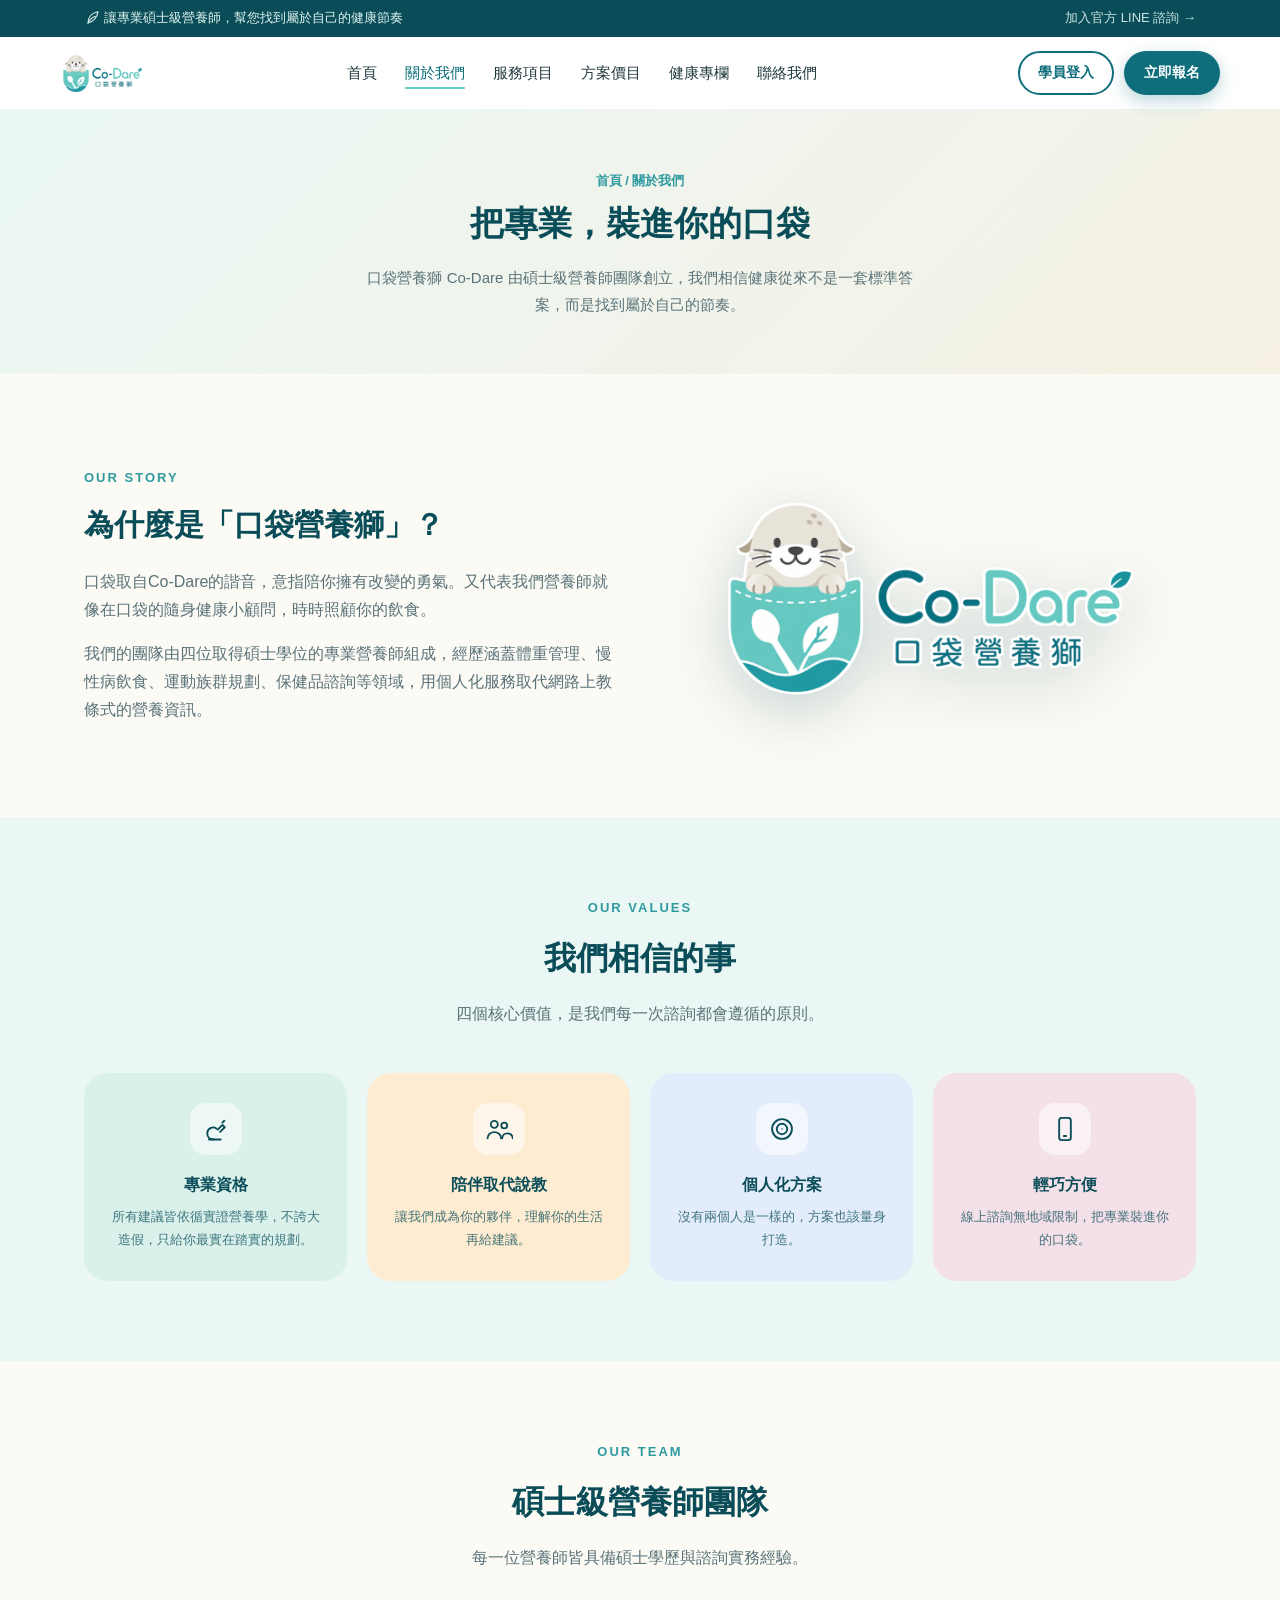
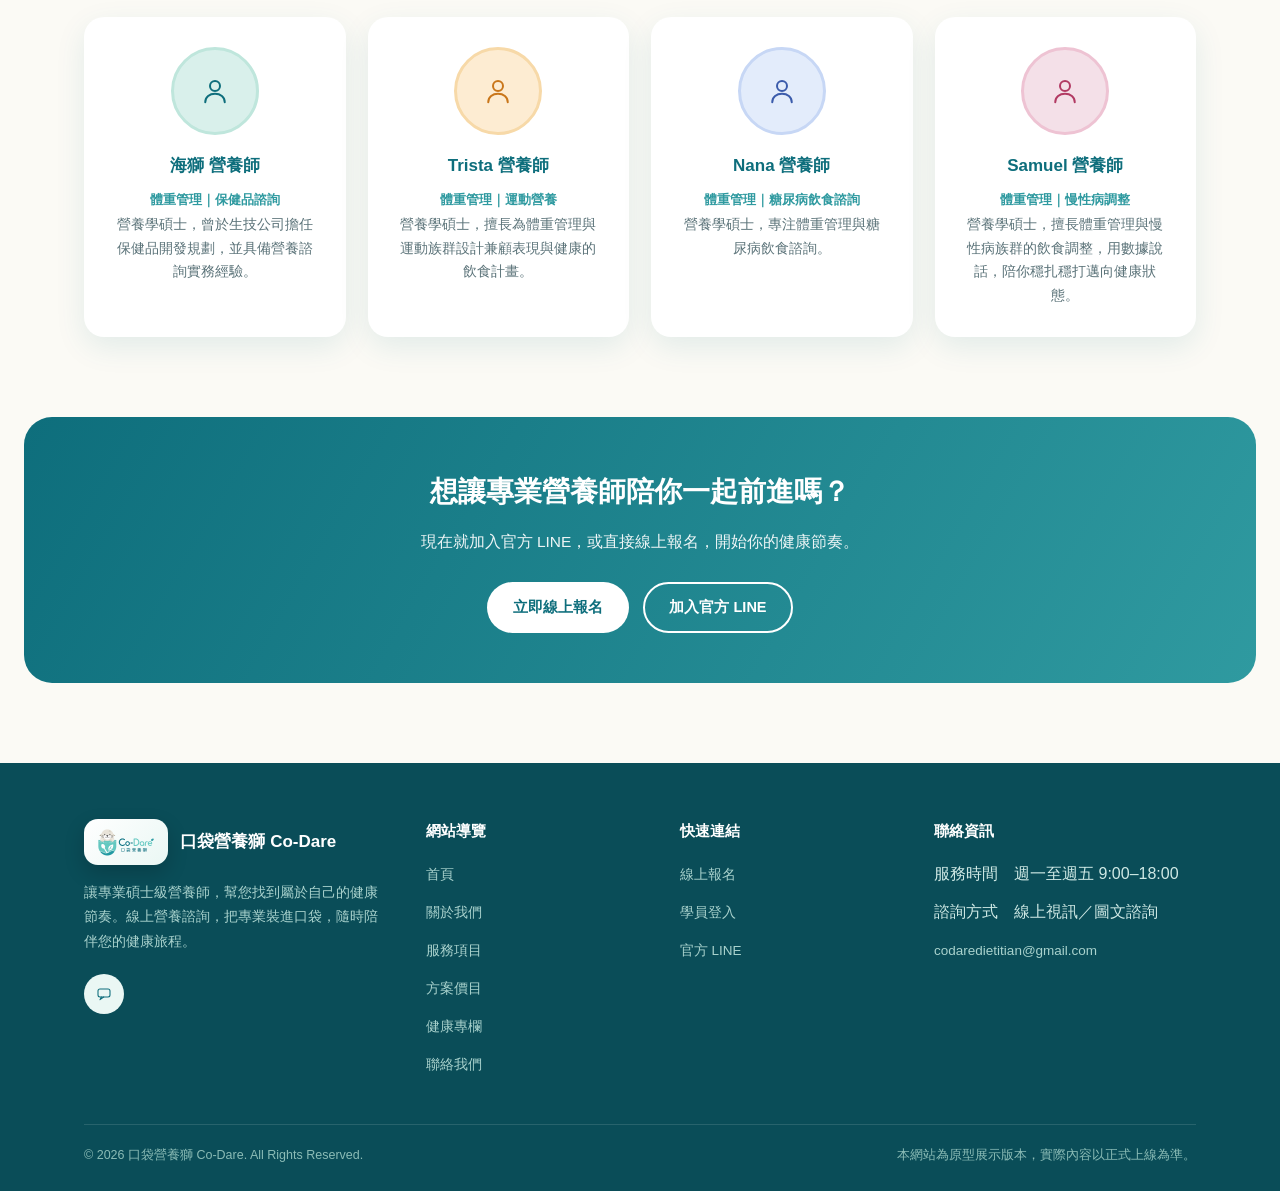
==== commit d9964d2e: "Revise team member details in about.html Updated team member descriptions and roles." ====
--- a/about.html
+++ b/about.html
@@ -114,8 +114,8 @@
       <div class="team-card">
         <div class="team-avatar"><span class="icon icon-lg" data-icon="user"></span></div>
         <h3>海獅 營養師</h3>
-        <span class="team-role">體重管理</span>
-        <p>營養學碩士，專長於體重管理與保健品諮詢。</p>
+        <span class="team-role">體重管理｜保健品諮詢</span>
+        <p>營養學碩士，曾於生技公司擔任保健品開發規劃，並具備營養諮詢實務經驗。</p>
       </div>
       <div class="team-card">
         <div class="team-avatar"><span class="icon icon-lg" data-icon="user"></span></div>
@@ -131,7 +131,7 @@
       </div>
       <div class="team-card">
         <div class="team-avatar"><span class="icon icon-lg" data-icon="user"></span></div>
-        <h3>張○緯 營養師</h3>
+        <h3>Samuel 營養師</h3>
         <span class="team-role">體重管理｜慢性病調整</span>
         <p>營養學碩士，擅長體重管理與慢性病族群的飲食調整，用數據說話，陪你穩扎穩打邁向健康狀態。</p>
       </div>
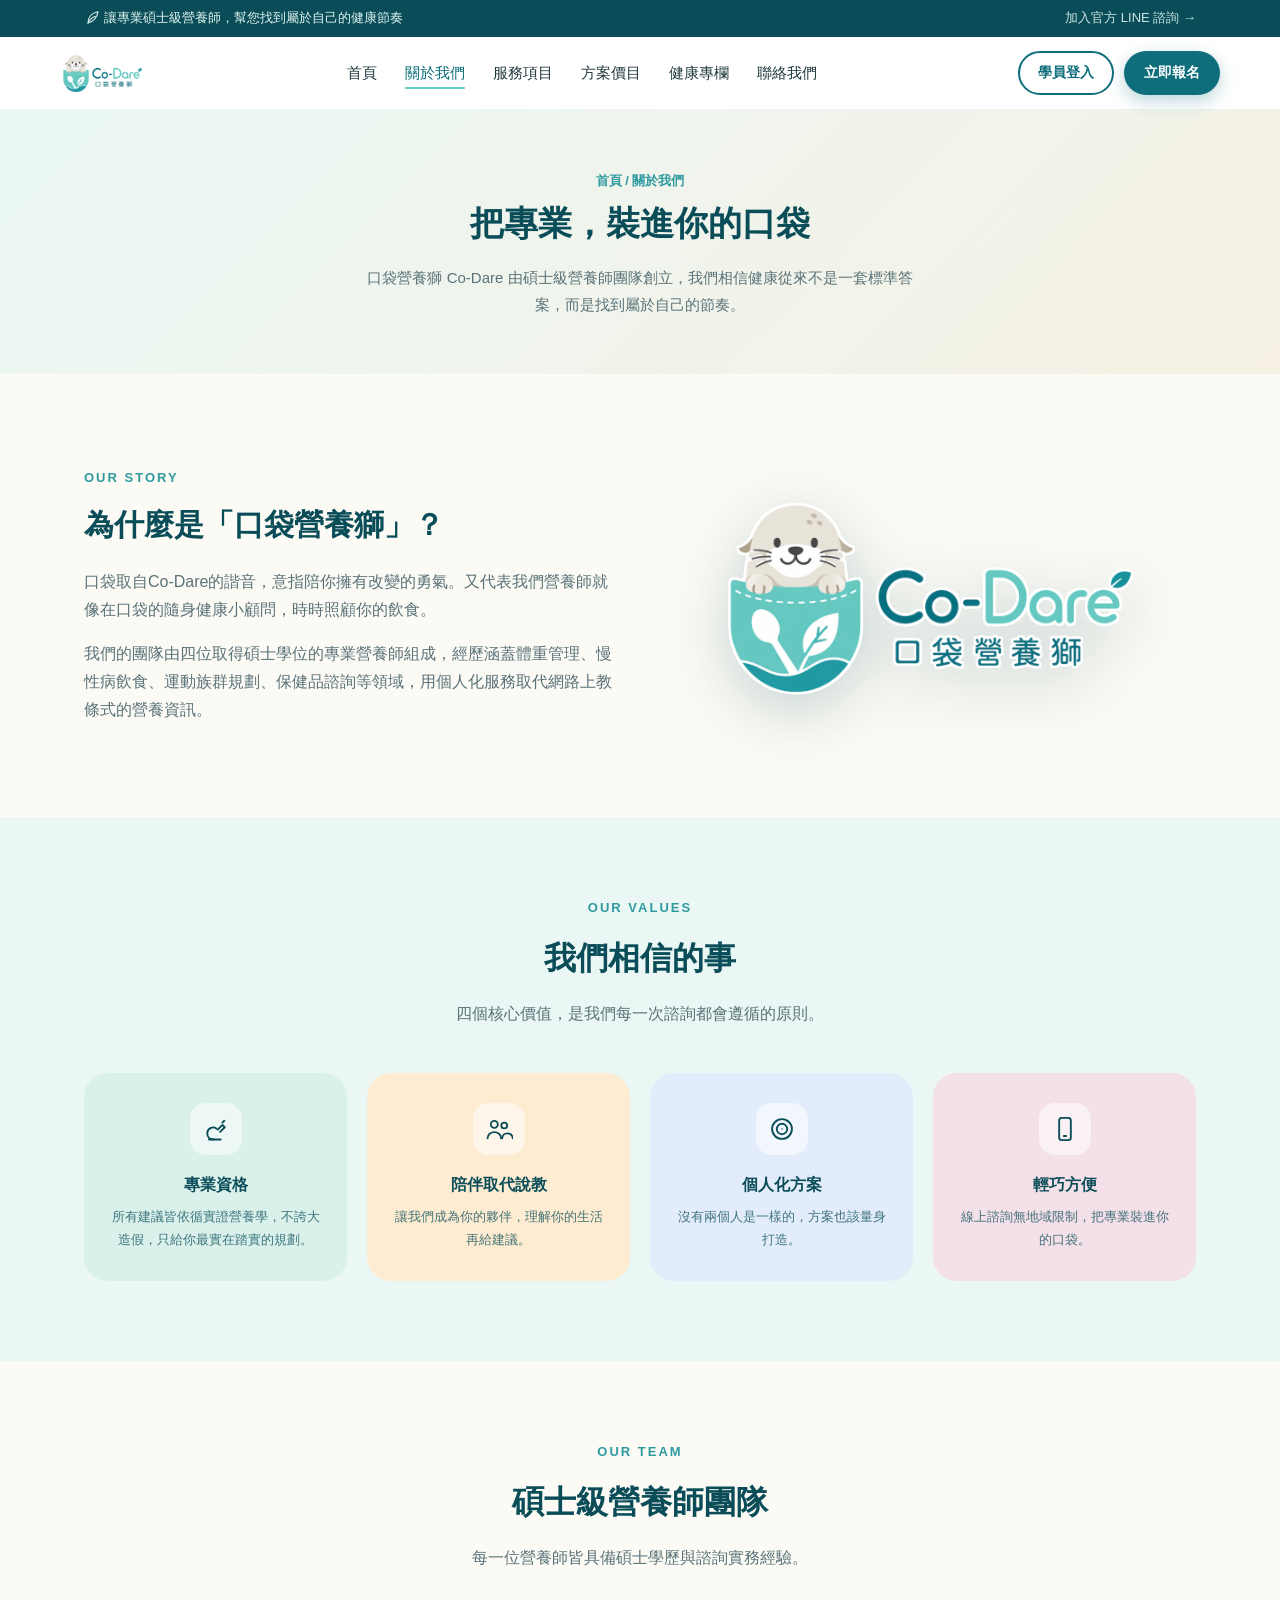
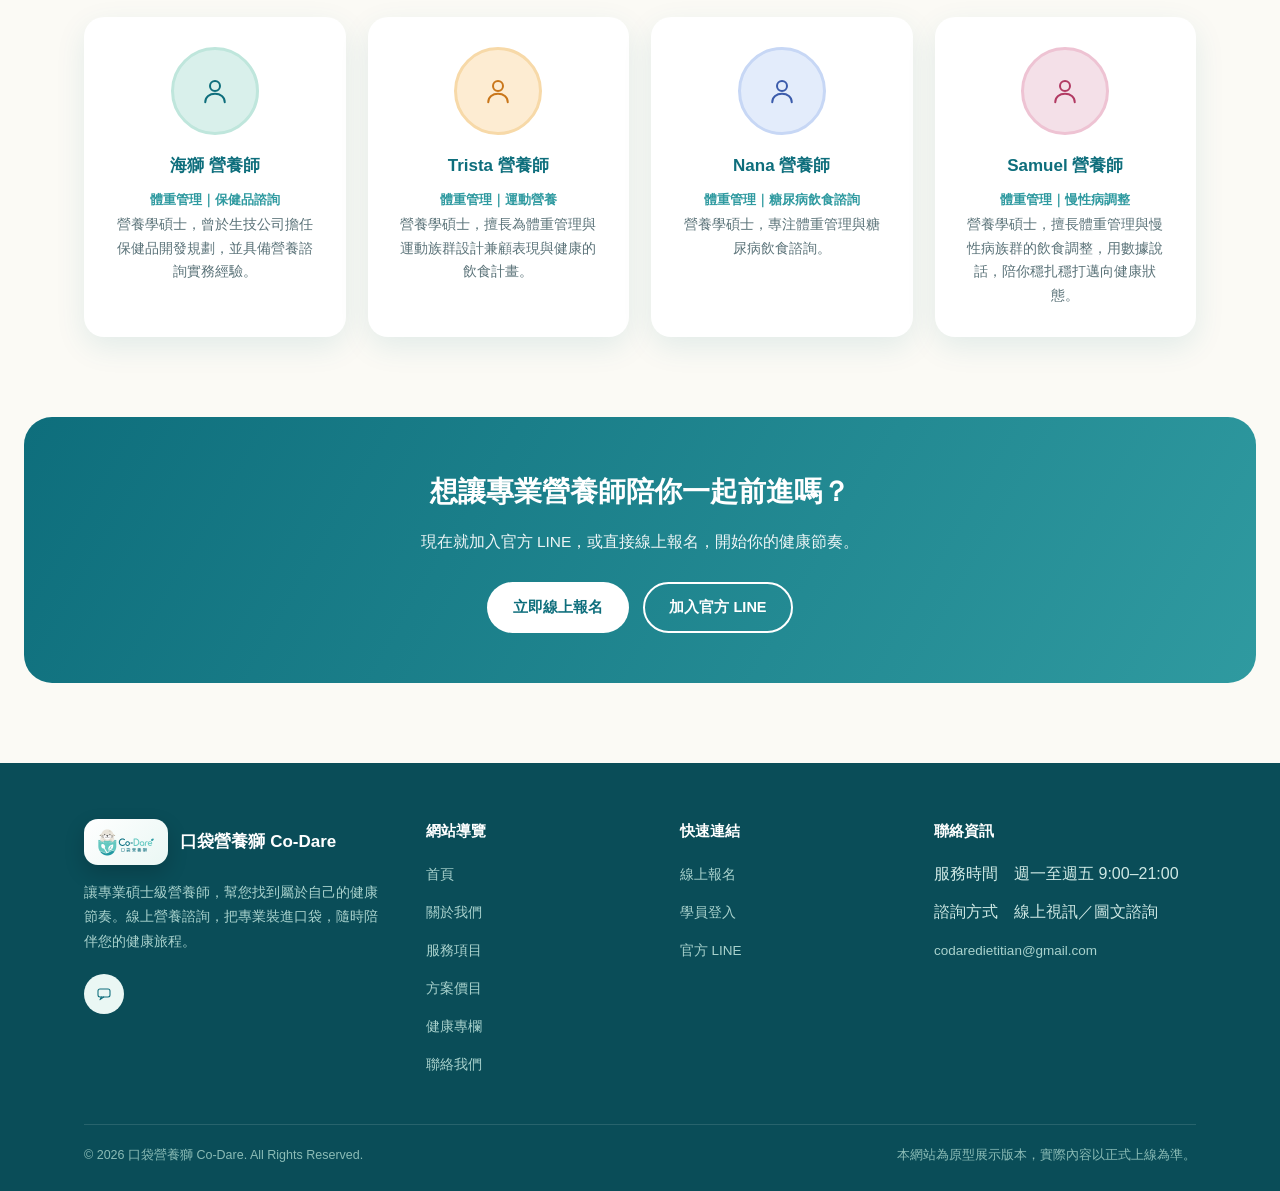
==== commit c97f53af: "Update service hours to 9:00–21:00" ====
--- a/about.html
+++ b/about.html
@@ -183,7 +183,7 @@
       <div>
         <h4>聯絡資訊</h4>
         <ul>
-          <li>服務時間　週一至週五 9:00–18:00</li>
+          <li>服務時間　週一至週五 9:00–21:00</li>
           <li>諮詢方式　線上視訊／圖文諮詢</li>
           <li><a href="mailto:codaredietitian@gmail.com">codaredietitian@gmail.com</a></li>
         </ul>
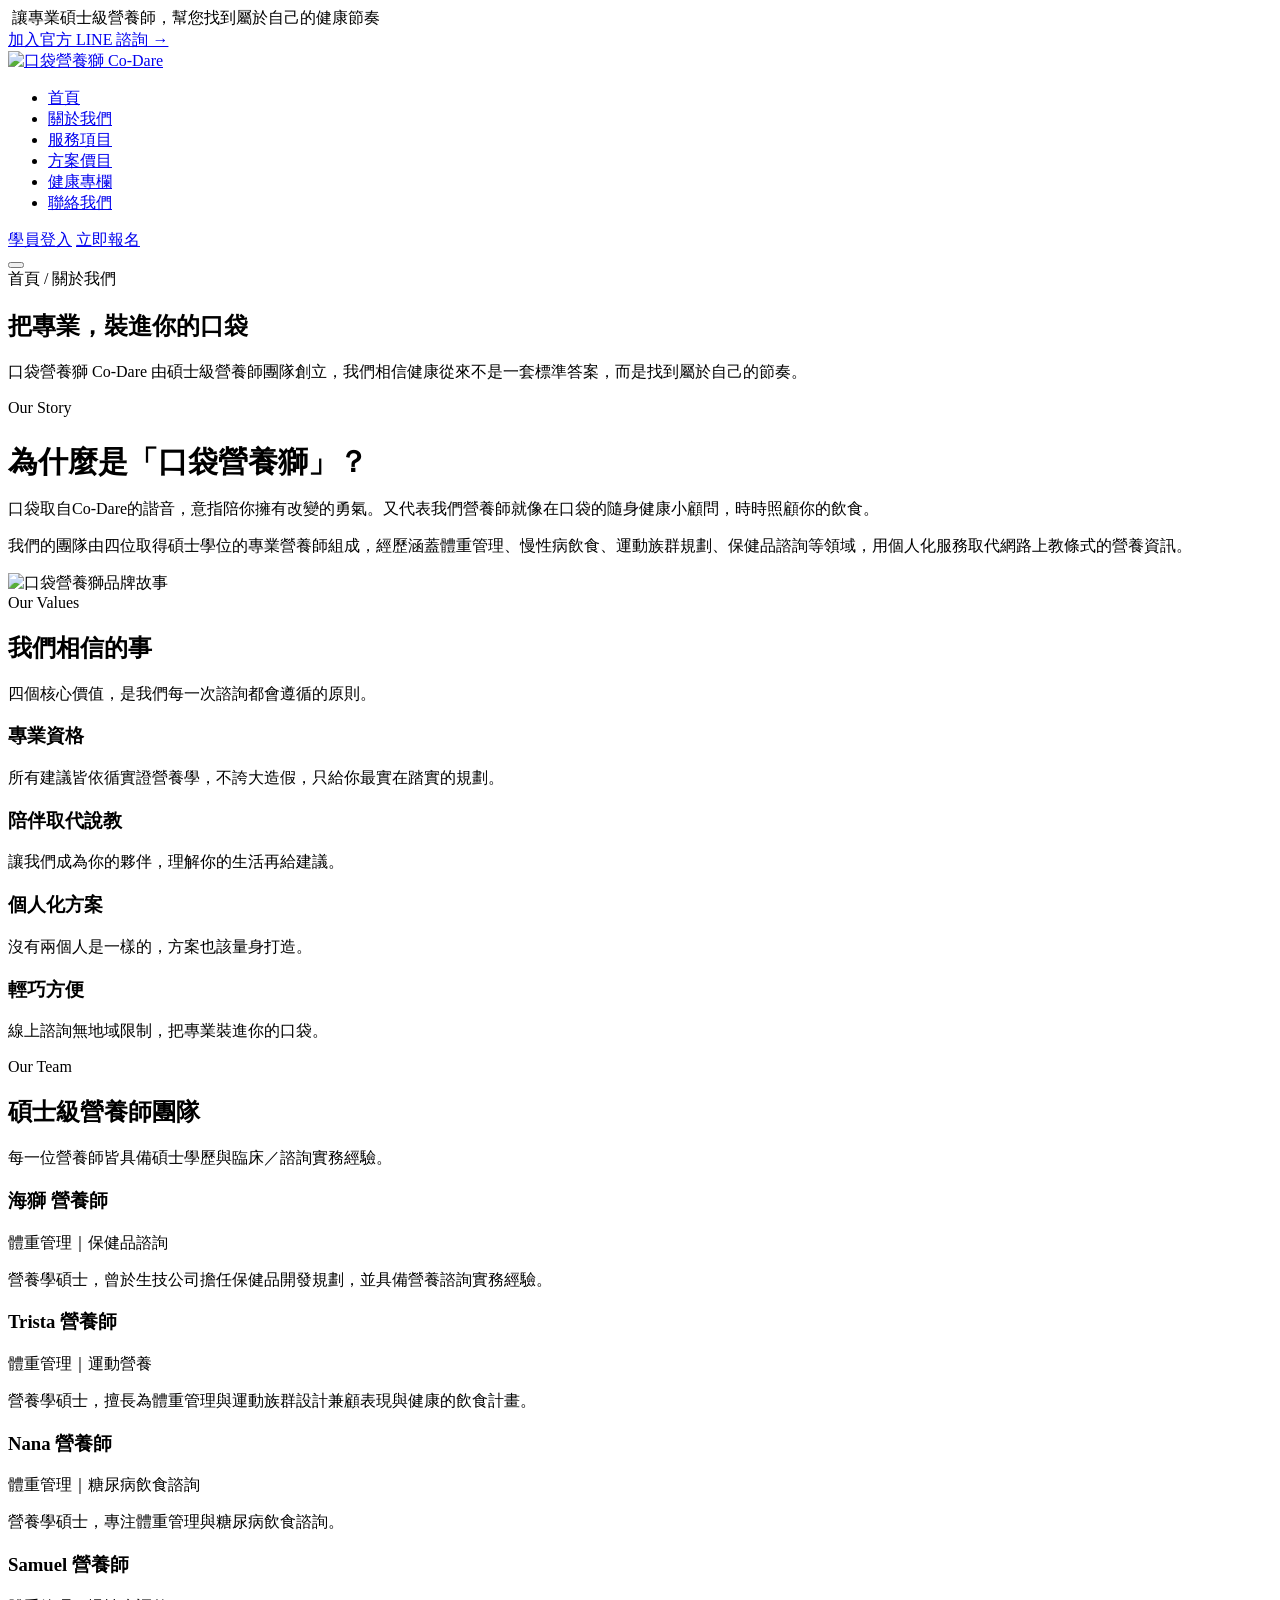
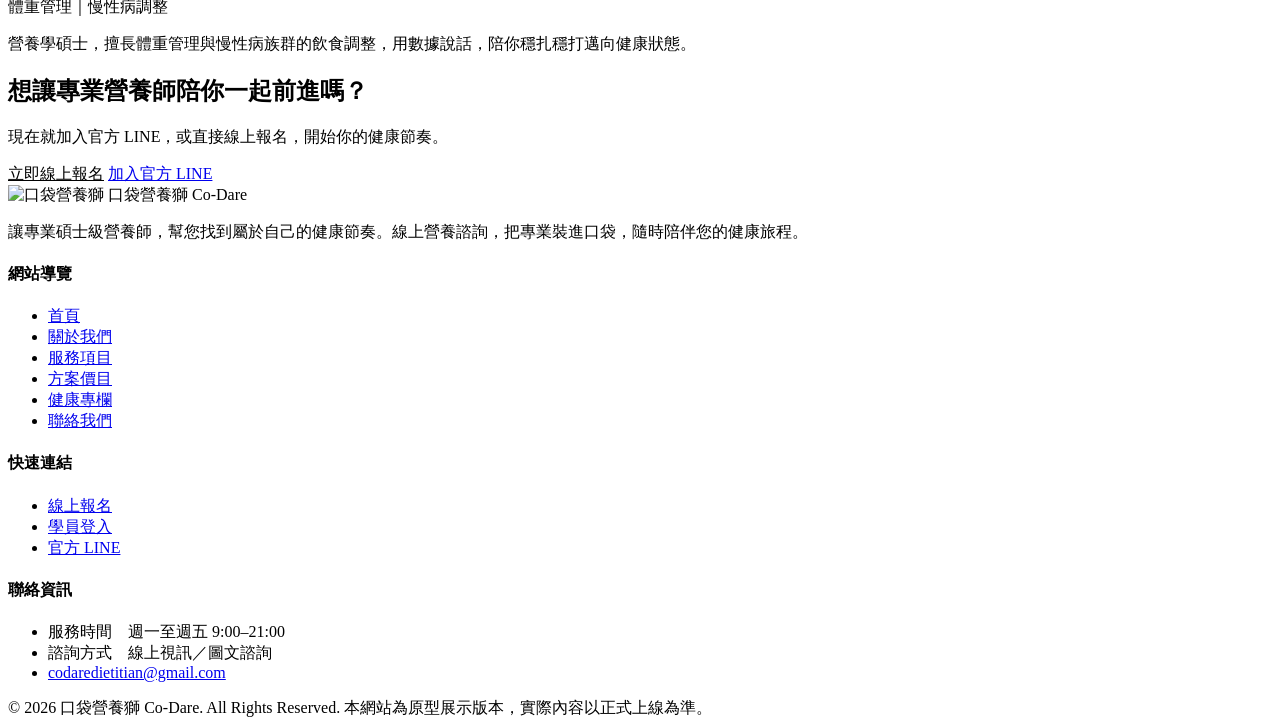
==== commit c4e18511: "Add files via upload" ====
--- a/about.html
+++ b/about.html
@@ -108,7 +108,7 @@
     <div class="section-head">
       <span class="section-tag">Our Team</span>
       <h2>碩士級營養師團隊</h2>
-      <p>每一位營養師皆具備碩士學歷與諮詢實務經驗。</p>
+      <p>每一位營養師皆具備碩士學歷與臨床／諮詢實務經驗。</p>
     </div>
     <div class="team-grid">
       <div class="team-card">
